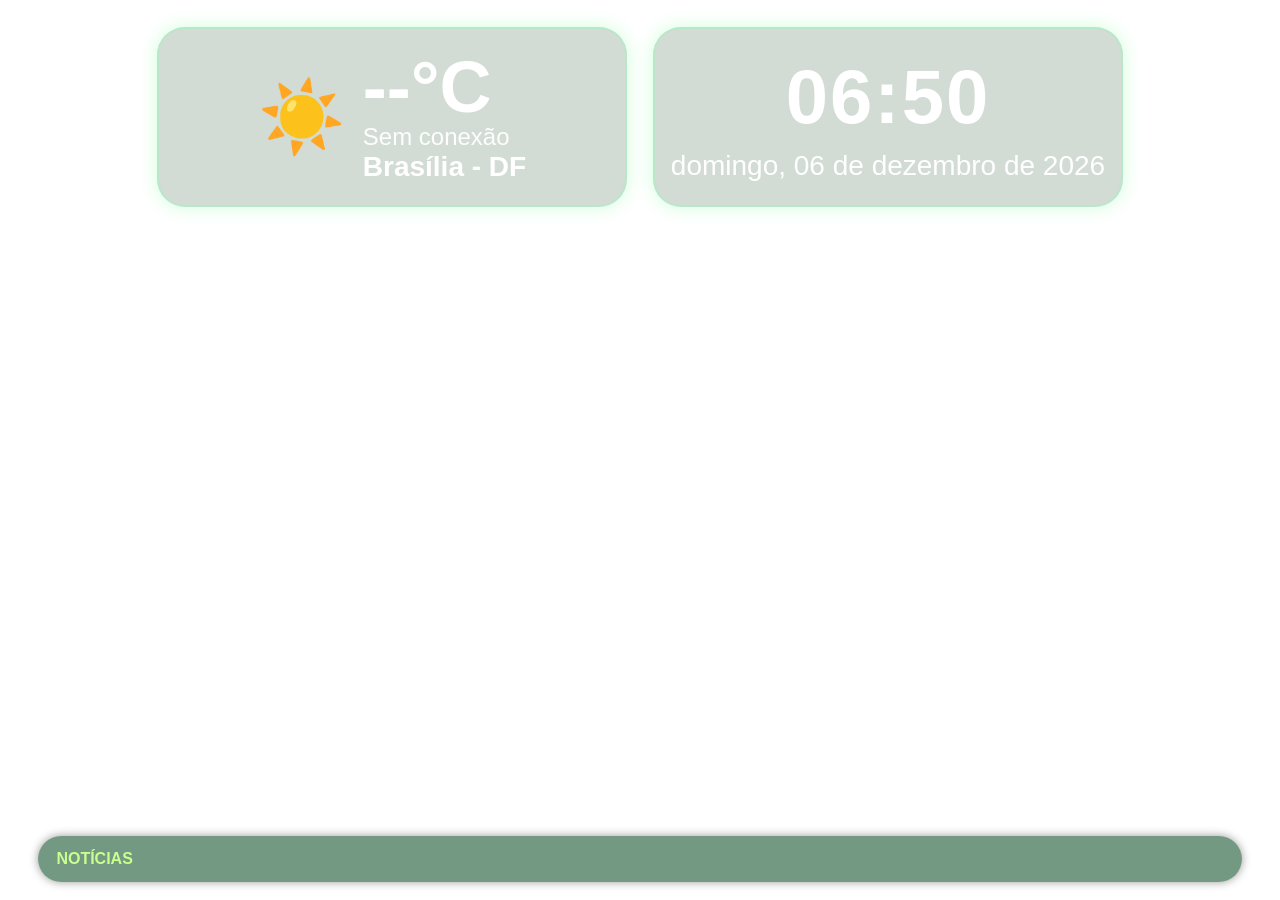
==== index.html @ 45cbf0b5 "Rename index.html.html to index.html" ====
<!DOCTYPE html>
<html lang="pt-BR">
<head>
<meta charset="utf-8">
<meta name="viewport" content="width=device-width,initial-scale=1">
<title>Xamã Clima Premium</title>
<style>
html,body{margin:0;height:100%;background:transparent;font-family:Segoe UI,Arial,sans-serif;overflow:hidden}
body{color:#fff}
#wrap{position:relative;width:100vw;height:100vh}
.top{position:absolute;left:50%;top:3%;transform:translateX(-50%);display:flex;gap:26px}
.card{
width:470px;height:180px;border-radius:28px;
display:flex;align-items:center;justify-content:center;
background:rgba(8,60,24,.18);
backdrop-filter:blur(4px);
box-shadow:0 0 18px rgba(86,255,123,.28), inset 0 0 0 2px rgba(124,255,170,.28);
}
.weather{display:flex;align-items:center;gap:18px}
#icon{font-size:70px}
.temp{font-size:72px;font-weight:800;line-height:1}
.city{font-size:28px;font-weight:700}
.cond{font-size:24px;opacity:.95}
.clock{text-align:center}
#clock{font-size:76px;font-weight:800;letter-spacing:2px}
#date{font-size:28px;margin-top:10px}
.news{
position:absolute;left:3%;right:3%;bottom:2%;
height:46px;border-radius:24px;
background:rgba(0,70,30,.55);
display:flex;align-items:center;overflow:hidden;
box-shadow:0 0 10px rgba(0,0,0,.4);
}
.label{padding:0 18px;font-weight:700;color:#c8ff8d}
.marquee{white-space:nowrap;display:inline-block;padding-left:100%;
animation:scroll 28s linear infinite}
@keyframes scroll{from{transform:translateX(0)}to{transform:translateX(-100%)}}
</style>
</head>
<body>
<div id="wrap">
<div class="top">
<div class="card">
<div class="weather">
<div id="icon">☀️</div>
<div>
<div class="temp" id="temp">--°C</div>
<div class="cond" id="cond">Carregando...</div>
<div class="city">Brasília - DF</div>
</div>
</div>
</div>
<div class="card">
<div class="clock">
<div id="clock">00:00</div>
<div id="date"></div>
</div>
</div>
</div>

<div class="news">
<div class="label">NOTÍCIAS</div>
<div class="marquee" id="news">
Bem-vindo à Xamã Veterinária • Confira aqui o tempo •
</div>
</div>
</div>
<script>
const codes={
0:["☀️","Céu limpo"],1:["🌤️","Principalmente limpo"],2:["⛅","Parcialmente nublado"],
3:["☁️","Nublado"],45:["🌫️","Neblina"],48:["🌫️","Neblina"],
51:["🌦️","Garoa"],53:["🌦️","Garoa"],55:["🌧️","Garoa"],
61:["🌧️","Chuva"],63:["🌧️","Chuva"],65:["⛈️","Chuva forte"],
80:["🌦️","Pancadas"],95:["⛈️","Tempestade"]
};
async function clima(){
try{
const r=await fetch("https://api.open-meteo.com/v1/forecast?latitude=-15.793889&longitude=-47.882778&current=temperature_2m,weather_code&timezone=America%2FSao_Paulo");
const j=await r.json();
const t=Math.round(j.current.temperature_2m);
const c=codes[j.current.weather_code]||["🌤️","Tempo"];
icon.textContent=c[0];
temp.textContent=t+"°C";
cond.textContent=c[1];
}catch(e){cond.textContent="Sem conexão";}
}
function relogio(){
const d=new Date();
clock.textContent=d.toLocaleTimeString("pt-BR",{hour:"2-digit",minute:"2-digit"});
date.textContent=d.toLocaleDateString("pt-BR",{weekday:"long",day:"2-digit",month:"long",year:"numeric"});
}
clima();relogio();
setInterval(clima,600000);
setInterval(relogio,1000);
</script>
</body>
</html>
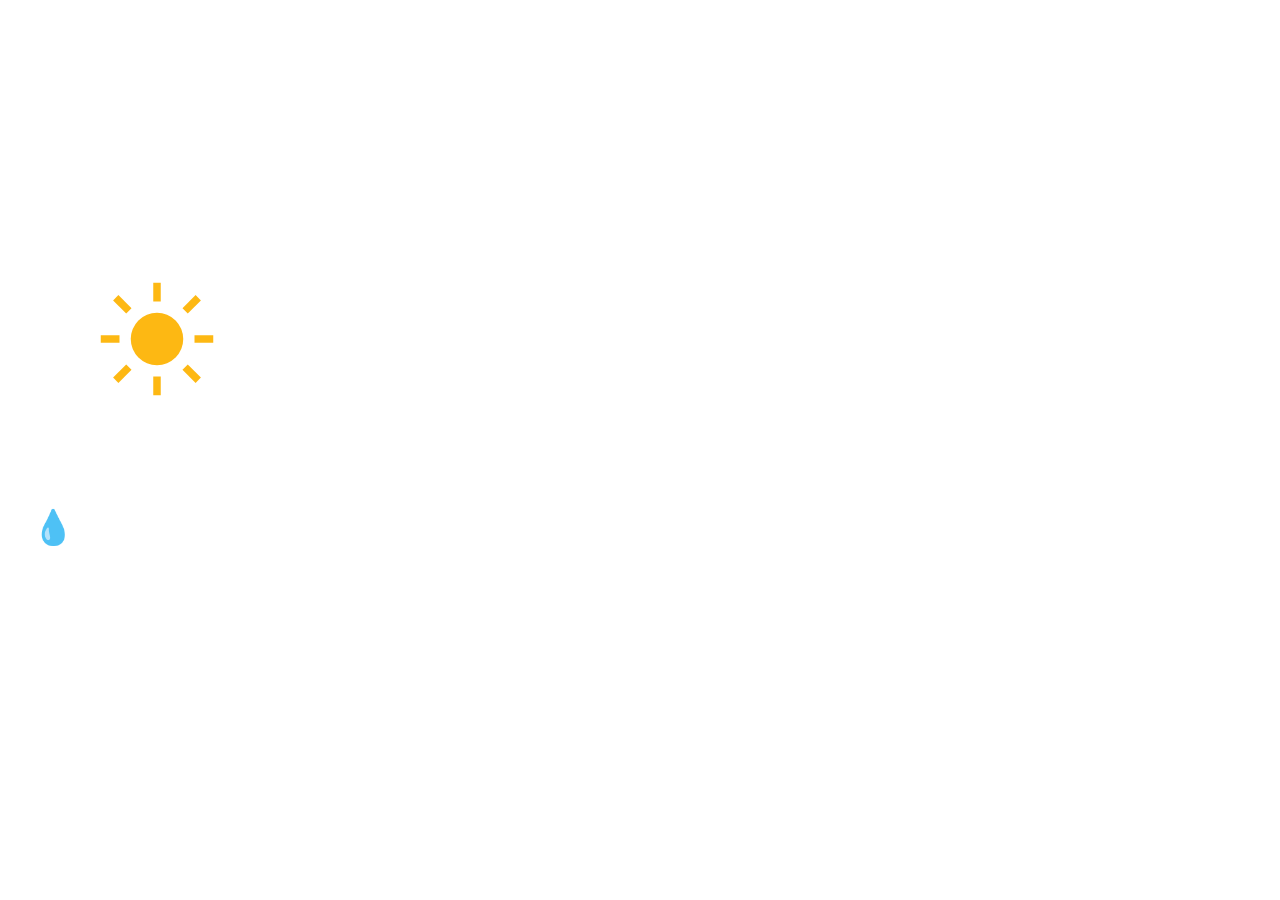
==== commit 7598ae88: "Update index.html" ====
--- a/index.html
+++ b/index.html
@@ -1,97 +1,60 @@
 <!DOCTYPE html>
 <html lang="pt-BR">
 <head>
-<meta charset="utf-8">
+<meta charset="UTF-8">
 <meta name="viewport" content="width=device-width,initial-scale=1">
-<title>Xamã Clima Premium</title>
+<title>Clima Xamã</title>
 <style>
-html,body{margin:0;height:100%;background:transparent;font-family:Segoe UI,Arial,sans-serif;overflow:hidden}
-body{color:#fff}
-#wrap{position:relative;width:100vw;height:100vh}
-.top{position:absolute;left:50%;top:3%;transform:translateX(-50%);display:flex;gap:26px}
-.card{
-width:470px;height:180px;border-radius:28px;
-display:flex;align-items:center;justify-content:center;
-background:rgba(8,60,24,.18);
-backdrop-filter:blur(4px);
-box-shadow:0 0 18px rgba(86,255,123,.28), inset 0 0 0 2px rgba(124,255,170,.28);
-}
-.weather{display:flex;align-items:center;gap:18px}
-#icon{font-size:70px}
-.temp{font-size:72px;font-weight:800;line-height:1}
-.city{font-size:28px;font-weight:700}
-.cond{font-size:24px;opacity:.95}
-.clock{text-align:center}
-#clock{font-size:76px;font-weight:800;letter-spacing:2px}
-#date{font-size:28px;margin-top:10px}
-.news{
-position:absolute;left:3%;right:3%;bottom:2%;
-height:46px;border-radius:24px;
-background:rgba(0,70,30,.55);
-display:flex;align-items:center;overflow:hidden;
-box-shadow:0 0 10px rgba(0,0,0,.4);
-}
-.label{padding:0 18px;font-weight:700;color:#c8ff8d}
-.marquee{white-space:nowrap;display:inline-block;padding-left:100%;
-animation:scroll 28s linear infinite}
-@keyframes scroll{from{transform:translateX(0)}to{transform:translateX(-100%)}}
+html,body{margin:0;width:100%;height:100%;background:transparent;font-family:Arial,sans-serif;color:#fff;overflow:hidden}
+body{display:flex;align-items:center;justify-content:center}
+.container{width:95%;display:flex;justify-content:space-between;align-items:center}
+.left,.right{text-align:center}
+.temp{font-size:82px;font-weight:bold}
+.hum{font-size:34px;margin:10px 0}
+.city,.cond,.date{font-size:28px}
+.time{font-size:82px;font-weight:bold}
+.icon{width:120px;height:120px;margin:auto}
+.good{color:#62ff62}.warn{color:#ffd54f}.bad{color:#ff5c5c}
 </style>
 </head>
 <body>
-<div id="wrap">
-<div class="top">
-<div class="card">
-<div class="weather">
-<div id="icon">☀️</div>
-<div>
+<div class="container">
+<div class="left">
+<svg class="icon" viewBox="0 0 64 64"><circle cx="32" cy="32" r="14" fill="#FDB813"/><g stroke="#FDB813" stroke-width="4"><line x1="32" y1="2" x2="32" y2="12"/><line x1="32" y1="52" x2="32" y2="62"/><line x1="2" y1="32" x2="12" y2="32"/><line x1="52" y1="32" x2="62" y2="32"/><line x1="10" y1="10" x2="17" y2="17"/><line x1="47" y1="47" x2="54" y2="54"/><line x1="10" y1="54" x2="17" y2="47"/><line x1="47" y1="17" x2="54" y2="10"/></g></svg>
 <div class="temp" id="temp">--°C</div>
+<div class="hum" id="hum">💧 Umidade --%</div>
 <div class="cond" id="cond">Carregando...</div>
 <div class="city">Brasília - DF</div>
 </div>
-</div>
-</div>
-<div class="card">
-<div class="clock">
-<div id="clock">00:00</div>
-<div id="date"></div>
-</div>
-</div>
-</div>
-
-<div class="news">
-<div class="label">NOTÍCIAS</div>
-<div class="marquee" id="news">
-Bem-vindo à Xamã Veterinária • Confira aqui o tempo •
-</div>
+<div class="right">
+<div class="time" id="time">00:00</div>
+<div class="date" id="date"></div>
 </div>
 </div>
 <script>
-const codes={
-0:["☀️","Céu limpo"],1:["🌤️","Principalmente limpo"],2:["⛅","Parcialmente nublado"],
-3:["☁️","Nublado"],45:["🌫️","Neblina"],48:["🌫️","Neblina"],
-51:["🌦️","Garoa"],53:["🌦️","Garoa"],55:["🌧️","Garoa"],
-61:["🌧️","Chuva"],63:["🌧️","Chuva"],65:["⛈️","Chuva forte"],
-80:["🌦️","Pancadas"],95:["⛈️","Tempestade"]
-};
-async function clima(){
-try{
-const r=await fetch("https://api.open-meteo.com/v1/forecast?latitude=-15.793889&longitude=-47.882778&current=temperature_2m,weather_code&timezone=America%2FSao_Paulo");
-const j=await r.json();
-const t=Math.round(j.current.temperature_2m);
-const c=codes[j.current.weather_code]||["🌤️","Tempo"];
-icon.textContent=c[0];
-temp.textContent=t+"°C";
-cond.textContent=c[1];
-}catch(e){cond.textContent="Sem conexão";}
+async function weather(){
+ try{
+ const r=await fetch("https://api.open-meteo.com/v1/forecast?latitude=-15.793889&longitude=-47.882778&current=temperature_2m,relative_humidity_2m,weather_code&timezone=America%2FSao_Paulo");
+ const j=await r.json();
+ document.getElementById("temp").textContent=Math.round(j.current.temperature_2m)+"°C";
+ const h=j.current.relative_humidity_2m;
+ const hum=document.getElementById("hum");
+ hum.textContent="💧 Umidade "+h+"%";
+ hum.className="hum "+(h>60?"good":h>=30?"warn":"bad");
+ const mapa={0:"Céu limpo",1:"Principalmente limpo",2:"Parcialmente nublado",3:"Nublado",61:"Chuva",63:"Chuva",65:"Chuva forte",95:"Tempestade"};
+ document.getElementById("cond").textContent=mapa[j.current.weather_code]||"Tempo";
+ }catch(e){
+ document.getElementById("cond").textContent="Sem conexão";
+ }
 }
-function relogio(){
-const d=new Date();
-clock.textContent=d.toLocaleTimeString("pt-BR",{hour:"2-digit",minute:"2-digit"});
-date.textContent=d.toLocaleDateString("pt-BR",{weekday:"long",day:"2-digit",month:"long",year:"numeric"});
+function clock(){
+ const d=new Date();
+ time.textContent=d.toLocaleTimeString("pt-BR",{hour:"2-digit",minute:"2-digit"});
+ date.textContent=d.toLocaleDateString("pt-BR",{weekday:"long",day:"2-digit",month:"2-digit",year:"numeric"});
 }
-clima();relogio();
-setInterval(clima,600000);
-setInterval(relogio,1000);
+weather();clock();
+setInterval(clock,1000);
+setInterval(weather,600000);
 </script>
 </body>
 </html>
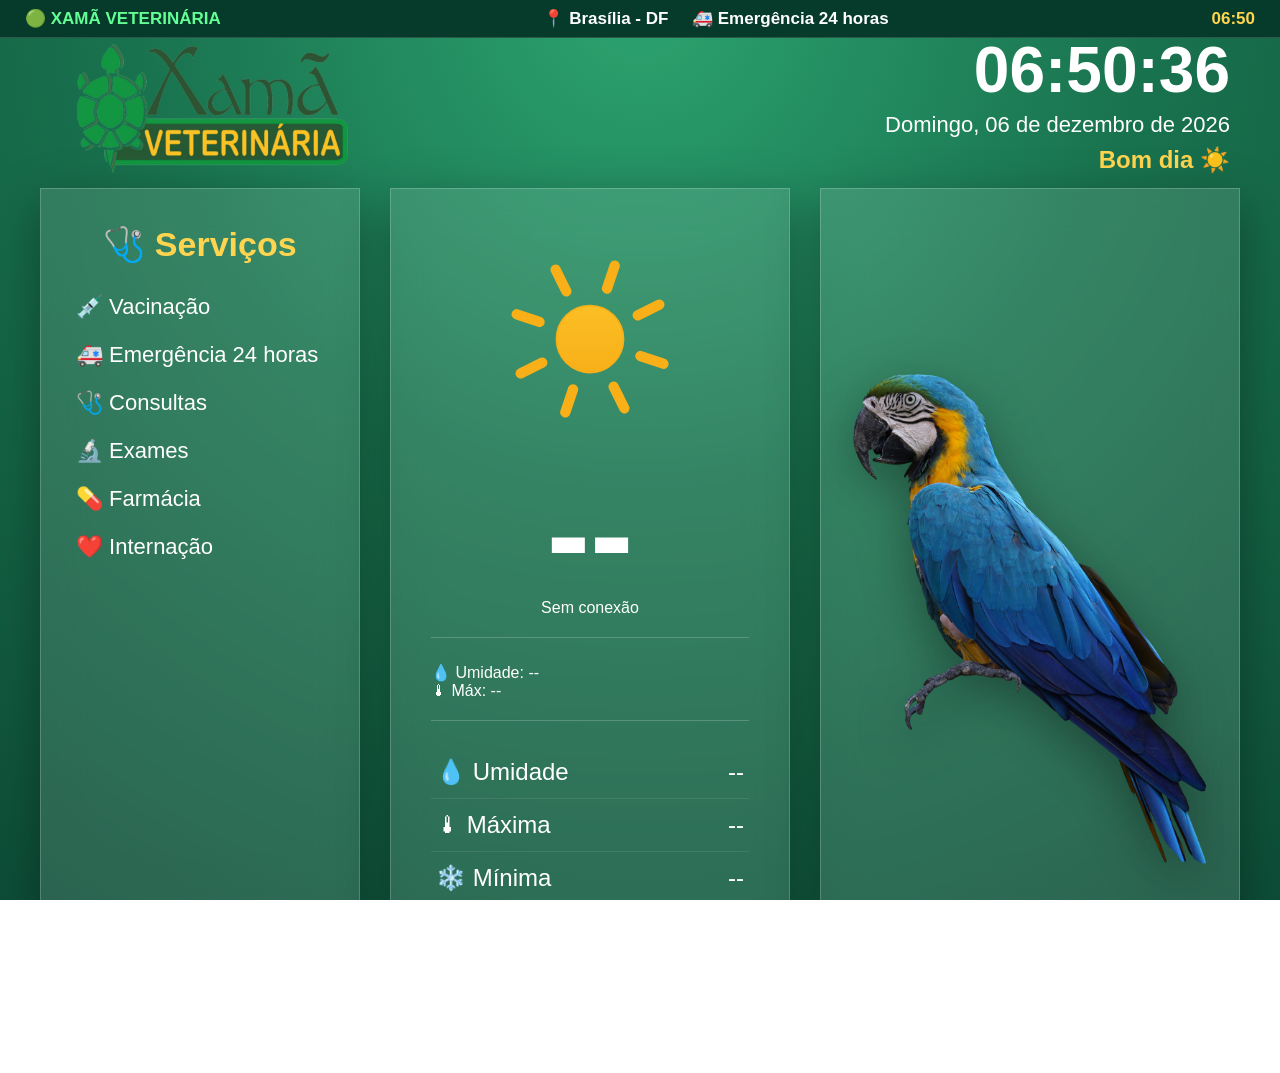
==== commit 53f05acd: "Primeira versão do Dashboard Xamã Veterinária" ====
--- a/index.html
+++ b/index.html
@@ -1,60 +1,219 @@
 <!DOCTYPE html>
 <html lang="pt-BR">
+
 <head>
-<meta charset="UTF-8">
-<meta name="viewport" content="width=device-width,initial-scale=1">
-<title>Clima Xamã</title>
-<style>
-html,body{margin:0;width:100%;height:100%;background:transparent;font-family:Arial,sans-serif;color:#fff;overflow:hidden}
-body{display:flex;align-items:center;justify-content:center}
-.container{width:95%;display:flex;justify-content:space-between;align-items:center}
-.left,.right{text-align:center}
-.temp{font-size:82px;font-weight:bold}
-.hum{font-size:34px;margin:10px 0}
-.city,.cond,.date{font-size:28px}
-.time{font-size:82px;font-weight:bold}
-.icon{width:120px;height:120px;margin:auto}
-.good{color:#62ff62}.warn{color:#ffd54f}.bad{color:#ff5c5c}
-</style>
+
+    <meta charset="UTF-8">
+    <meta name="viewport" content="width=device-width, initial-scale=1.0">
+
+    <title>Xamã Veterinária • Painel</title>
+
+    <link rel="stylesheet" href="css/style.css">
+
 </head>
+
 <body>
+
+<div class="status-bar">
+
+    <div class="status-left">
+
+        🟢 XAMÃ VETERINÁRIA
+
+    </div>
+
+   <div class="status-center">
+
+    📍 Brasília - DF
+
+    &nbsp;&nbsp;&nbsp;
+
+    🚑 Emergência 24 horas
+
+</div>
+
+    <div class="status-right">
+
+        <span id="statusClock">
+
+            00:00
+
+        </span>
+
+    </div>
+
+</div>
+
 <div class="container">
-<div class="left">
-<svg class="icon" viewBox="0 0 64 64"><circle cx="32" cy="32" r="14" fill="#FDB813"/><g stroke="#FDB813" stroke-width="4"><line x1="32" y1="2" x2="32" y2="12"/><line x1="32" y1="52" x2="32" y2="62"/><line x1="2" y1="32" x2="12" y2="32"/><line x1="52" y1="32" x2="62" y2="32"/><line x1="10" y1="10" x2="17" y2="17"/><line x1="47" y1="47" x2="54" y2="54"/><line x1="10" y1="54" x2="17" y2="47"/><line x1="47" y1="17" x2="54" y2="10"/></g></svg>
-<div class="temp" id="temp">--°C</div>
-<div class="hum" id="hum">💧 Umidade --%</div>
-<div class="cond" id="cond">Carregando...</div>
-<div class="city">Brasília - DF</div>
-</div>
-<div class="right">
-<div class="time" id="time">00:00</div>
-<div class="date" id="date"></div>
-</div>
-</div>
-<script>
-async function weather(){
- try{
- const r=await fetch("https://api.open-meteo.com/v1/forecast?latitude=-15.793889&longitude=-47.882778&current=temperature_2m,relative_humidity_2m,weather_code&timezone=America%2FSao_Paulo");
- const j=await r.json();
- document.getElementById("temp").textContent=Math.round(j.current.temperature_2m)+"°C";
- const h=j.current.relative_humidity_2m;
- const hum=document.getElementById("hum");
- hum.textContent="💧 Umidade "+h+"%";
- hum.className="hum "+(h>60?"good":h>=30?"warn":"bad");
- const mapa={0:"Céu limpo",1:"Principalmente limpo",2:"Parcialmente nublado",3:"Nublado",61:"Chuva",63:"Chuva",65:"Chuva forte",95:"Tempestade"};
- document.getElementById("cond").textContent=mapa[j.current.weather_code]||"Tempo";
- }catch(e){
- document.getElementById("cond").textContent="Sem conexão";
- }
-}
-function clock(){
- const d=new Date();
- time.textContent=d.toLocaleTimeString("pt-BR",{hour:"2-digit",minute:"2-digit"});
- date.textContent=d.toLocaleDateString("pt-BR",{weekday:"long",day:"2-digit",month:"2-digit",year:"numeric"});
-}
-weather();clock();
-setInterval(clock,1000);
-setInterval(weather,600000);
-</script>
+
+    <!-- ================= HEADER ================= -->
+
+    <header class="header">
+
+        <div class="logo-area">
+
+            <img src="assets/logo.png"
+                 class="logo"
+                 alt="Xamã Veterinária">
+
+        </div>
+
+        <div class="clock-area">
+
+            <div id="clock" class="clock">
+                00:00:00
+            </div>
+
+            <div id="date" class="date">
+                Carregando...
+            </div>
+
+            <div id="greeting" class="greeting">
+                Bem-vindo!
+            </div>
+
+        </div>
+
+    </header>
+
+    <!-- ================= DASHBOARD ================= -->
+
+    <main class="dashboard">
+
+        <!-- SERVIÇOS -->
+
+        <section class="card services">
+
+            <h2>🩺 Serviços</h2>
+
+            <ul>
+
+                <li>💉 Vacinação</li>
+                <li>🚑 Emergência 24 horas</li>
+                <li>🩺 Consultas</li>
+                <li>🔬 Exames</li>
+                <li>💊 Farmácia</li>
+                <li>❤️ Internação</li>
+
+            </ul>
+
+        </section>
+
+        <!-- CLIMA -->
+
+        <section class="card weather">
+
+            <img
+                id="weatherIcon"
+                class="weather-icon"
+                src="assets/icons/clear-day.svg"
+                alt="Tempo">
+
+            <div id="temperature" class="temperature">
+
+                --
+
+            </div>
+
+            <div id="condition" class="condition">
+
+                Carregando...
+
+            </div>
+
+            <div class="weather-info">
+
+                <div>
+
+                    💧 Umidade:
+                    <span id="humidity">--</span>
+
+                </div>
+
+                <div>
+
+                    🌡 Máx:
+                    <span id="tempMax">--</span>
+
+                </div>
+
+                <div class="weather-info">
+
+    <div class="info-row">
+
+        <span>💧 Umidade</span>
+
+        <span id="humidity">--</span>
+
+    </div>
+
+    <div class="info-row">
+
+        <span>🌡 Máxima</span>
+
+        <span id="tempMax">--</span>
+
+    </div>
+
+    <div class="info-row">
+
+        <span>❄️ Mínima</span>
+
+        <span id="tempMin">--</span>
+
+    </div>
+
+    <div class="info-row">
+
+        <span>💨 Vento</span>
+
+        <span id="wind">--</span>
+
+    </div>
+
+    <div class="info-row">
+
+        <span>📍 Local</span>
+
+        <span>Brasília - DF</span>
+
+    </div>
+
+</div>
+        </section>
+
+        <!-- PET -->
+
+        <section class="card pet">
+
+            <img
+                id="petImage"
+                src="assets/pets/pet1.png"
+                alt="Pet">
+
+        </section>
+
+    </main>
+
+    <!-- ================= FOOTER ================= -->
+
+    <footer>
+
+    <div class="ticker">
+
+        <div id="footerText" class="ticker-content"></div>
+
+    </div>
+
+</footer>
+
+</div>
+
+<script src="js/clock.js"></script>
+<script src="js/weather.js"></script>
+<script src="js/pets.js"></script>
+<script src="js/footer.js"></script>
+<script src="js/app.js"></script>
+
 </body>
-</html>
+</html>
--- a/css/style.css
+++ b/css/style.css
@@ -0,0 +1,420 @@
+/* ==========================================================
+   XAMÃ VETERINÁRIA - DASHBOARD V4
+========================================================== */
+
+*{
+    margin:0;
+    padding:0;
+    box-sizing:border-box;
+}
+
+html,
+body{
+
+    width:100%;
+    height:100%;
+
+    font-family:Arial, Helvetica, sans-serif;
+
+    overflow:hidden;
+
+}
+
+/*==========================================================*/
+
+body{
+
+    background:
+radial-gradient(
+circle at top,
+#2ca36f 0%,
+#19734f 45%,
+#0d4d37 100%);
+
+    color:#FFF;
+
+}
+
+/*================ STATUS BAR =================*/
+
+.status-bar{
+
+    height:38px;
+
+    background:#063b2b;
+
+    display:flex;
+
+    justify-content:space-between;
+
+    align-items:center;
+
+    padding:0 25px;
+
+    font-size:17px;
+
+    font-weight:bold;
+
+    color:white;
+
+    border-bottom:1px solid rgba(255,255,255,.15);
+
+}
+
+.status-left{
+
+    color:#63ff95;
+
+}
+
+.status-center{
+
+    display:flex;
+
+    gap:30px;
+
+}
+
+.status-right{
+
+    color:#FFD54F;
+
+}
+
+/*==========================================================*/
+
+.container{
+
+    width:100%;
+    height:100%;
+
+    display:flex;
+    flex-direction:column;
+
+}
+
+/*====================== HEADER ============================*/
+
+.header{
+
+    height:130px;
+
+    display:flex;
+
+    justify-content:space-between;
+
+    align-items:center;
+
+    padding:20px 50px;
+
+}
+
+.logo{
+
+    height:180px;
+
+}
+
+.clock-area{
+
+    text-align:right;
+
+}
+
+.clock{
+
+    font-size:64px;
+
+    font-weight:bold;
+
+}
+
+.date{
+
+    margin-top:5px;
+
+    font-size:22px;
+
+}
+
+.greeting{
+
+    margin-top:8px;
+
+    color:#FFD54F;
+
+    font-size:24px;
+
+    font-weight:bold;
+
+}
+
+/*==================== DASHBOARD ===========================*/
+
+.dashboard{
+
+    flex:1;
+
+    display:grid;
+
+    grid-template-columns:
+
+        320px
+        1fr
+        420px;
+
+    gap:30px;
+
+    padding:20px 40px;
+
+}
+
+/*======================= CARD =============================*/
+
+.card{
+
+    background:rgba(255,255,255,.12);
+
+    backdrop-filter:blur(20px);
+
+    border:1px solid rgba(255,255,255,.20);
+
+    box-shadow:
+        0 15px 45px rgba(0,0,0,.35);
+
+}
+
+/*====================== SERVIÇOS ==========================*/
+
+.services{
+
+    padding:35px;
+
+}
+
+.services h2{
+
+    text-align:center;
+
+    color:#FFD54F;
+
+    font-size:34px;
+
+    margin-bottom:30px;
+
+}
+
+.services ul{
+
+    list-style:none;
+
+}
+
+.services li{
+
+    font-size:22px;
+
+    margin:22px 0;
+
+}
+
+/*======================= CLIMA ============================*/
+
+.weather{
+
+    display:flex;
+
+    flex-direction:column;
+
+    justify-content:center;
+
+    align-items:center;
+
+    padding:40px;
+
+}
+
+.weather-icon{
+
+    width:220px;
+
+    margin-bottom:20px;
+
+    animation:flutuar 5s ease-in-out infinite;
+
+}
+
+.temperature{
+
+    font-size:130px;
+
+    font-weight:700;
+
+    line-height:1;
+
+}
+
+..condition{
+
+    font-size:34px;
+
+    font-weight:bold;
+
+    margin-top:15px;
+
+    color:#FFF;
+
+}
+
+.weather-info{
+
+    width:100%;
+
+    border-top:1px solid rgba(255,255,255,.20);
+
+    padding-top:25px;
+
+}
+
+.weather-info{
+
+    width:100%;
+
+    margin-top:20px;
+
+}
+
+.info-row{
+
+    display:flex;
+
+    justify-content:space-between;
+
+    align-items:center;
+
+    padding:12px 5px;
+
+    font-size:24px;
+
+    border-bottom:1px solid rgba(255,255,255,.08);
+
+}
+
+.info-row:last-child{
+
+    border-bottom:none;
+
+}
+
+/*======================== PET =============================*/
+
+.pet{
+
+    overflow:hidden;
+
+    display:flex;
+
+    justify-content:center;
+
+    align-items:center;
+
+    padding:0;
+
+}
+
+.pet img{
+
+    width:100%;
+
+    height:100%;
+
+    object-fit:contain;
+
+    padding:15px;
+
+    filter:drop-shadow(0 15px 25px rgba(0,0,0,.35));
+
+    transition:opacity .6s;
+
+}
+
+/*======================= FOOTER =======================*/
+
+footer{
+
+    height:65px;
+
+    background:#0b3b2c;
+
+    border-top:2px solid rgba(255,255,255,.15);
+
+    overflow:hidden;
+
+    display:flex;
+
+    align-items:center;
+
+}
+
+.ticker{
+
+    width:100%;
+
+    overflow:hidden;
+
+}
+
+.ticker-content{
+
+    display:inline-block;
+
+    white-space:nowrap;
+
+    font-size:28px;
+
+    font-weight:bold;
+
+    color:#FFF;
+
+    padding-left:100%;
+
+    animation:ticker 50s linear infinite;
+
+}
+
+@keyframes ticker{
+
+    from{
+
+        transform:translateX(0);
+
+    }
+
+    to{
+
+        transform:translateX(-200%);
+
+    }
+
+}
+@keyframes flutuar{
+
+    0%{
+
+        transform:translateY(0);
+
+    }
+
+    50%{
+
+        transform:translateY(-12px);
+
+    }
+
+    100%{
+
+        transform:translateY(0);
+
+    }
+
+}
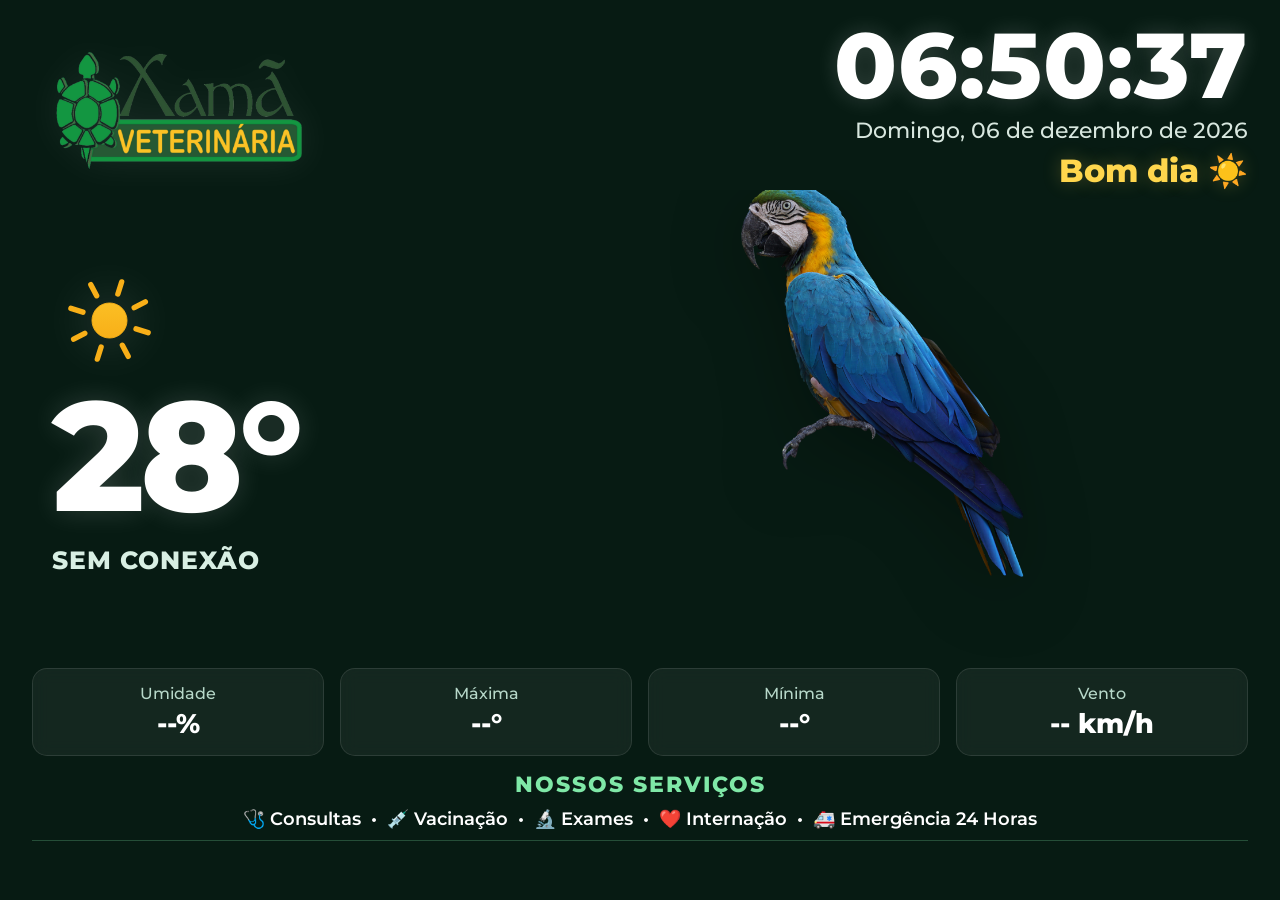
==== commit 84f7ecf0: "Finaliza ajuste visual do painel Xama" ====
--- a/index.html
+++ b/index.html
@@ -4,216 +4,300 @@
 <head>
 
     <meta charset="UTF-8">
-    <meta name="viewport" content="width=device-width, initial-scale=1.0">
-
-    <title>Xamã Veterinária • Painel</title>
-
-    <link rel="stylesheet" href="css/style.css">
+
+    <meta name="viewport"
+          content="width=device-width, initial-scale=1.0">
+
+    <title>XAMÃ Veterinária | Painel Digital</title>
+
+    <link rel="preconnect"
+          href="https://fonts.googleapis.com">
+
+    <link rel="preconnect"
+          href="https://fonts.gstatic.com"
+          crossorigin>
+
+    <link href="https://fonts.googleapis.com/css2?family=Montserrat:wght@300;400;500;600;700;800&display=swap"
+          rel="stylesheet">
+
+    <link rel="stylesheet"
+          href="css/style.css">
 
 </head>
 
 <body>
 
-<div class="status-bar">
-
-    <div class="status-left">
-
-        🟢 XAMÃ VETERINÁRIA
-
-    </div>
-
-   <div class="status-center">
-
-    📍 Brasília - DF
-
-    &nbsp;&nbsp;&nbsp;
-
-    🚑 Emergência 24 horas
+<div class="background"></div>
+
+<div class="background-glow"></div>
+
+<div class="container">
+
+<!-- ===================================================== -->
+<!-- HEADER -->
+<!-- ===================================================== -->
+
+<header class="header">
+
+    <div class="brand">
+
+        <img
+            src="assets/logo.png"
+            class="logo"
+            alt="XAMÃ Veterinária">
+
+    </div>
+
+    <div class="header-right">
+
+        <div
+            id="clock"
+            class="clock">
+
+            00:00
+
+        </div>
+
+        <div
+            id="date"
+            class="date">
+
+            Carregando...
+
+        </div>
+
+        <div
+            id="greeting"
+            class="greeting">
+
+            Boa tarde!
+
+        </div>
+
+    </div>
+
+</header>
+
+<!-- ===================================================== -->
+<!-- CONTEÚDO PRINCIPAL -->
+<!-- ===================================================== -->
+
+<main class="dashboard">
+
+    <!-- ======================================== -->
+    <!-- CLIMA -->
+    <!-- ======================================== -->
+
+    <section class="weather">
+
+        <div class="weather-icon-area">
+
+            <img
+
+                id="weatherIcon"
+
+                class="weather-icon"
+
+                src="assets/icons/clear-day.svg"
+
+                alt="Clima">
+
+        </div>
+
+        <div
+            id="temperature"
+            class="temperature">
+
+            28°
+
+        </div>
+
+        <div
+            id="condition"
+            class="condition">
+
+            PARCIALMENTE NUBLADO
+
+        </div>
+
+    </section>
+
+    <!-- ======================================== -->
+    <!-- PET -->
+    <!-- ======================================== -->
+
+    <section class="pet">
+
+        <img
+
+            id="petImage"
+
+            src="assets/pets/pet1.png"
+
+            alt="Pet do dia">
+
+    </section>
+
+</main>
+
+<!-- ===================================================== -->
+<!-- INFORMAÇÕES DO CLIMA -->
+<!-- ===================================================== -->
+
+<section class="weather-details">
+
+    <div class="weather-item">
+
+        <span class="label">
+
+            Umidade
+
+        </span>
+
+        <span
+
+            id="humidity"
+
+            class="value">
+
+            --%
+
+        </span>
+
+    </div>
+
+    <div class="weather-item">
+
+        <span class="label">
+
+            Máxima
+
+        </span>
+
+        <span
+
+            id="tempMax"
+
+            class="value">
+
+            --°
+
+        </span>
+
+    </div>
+
+    <div class="weather-item">
+
+        <span class="label">
+
+            Mínima
+
+        </span>
+
+        <span
+
+            id="tempMin"
+
+            class="value">
+
+            --°
+
+        </span>
+
+    </div>
+
+    <div class="weather-item">
+
+        <span class="label">
+
+            Vento
+
+        </span>
+
+        <span
+
+            id="wind"
+
+            class="value">
+
+            -- km/h
+
+        </span>
+
+    </div>
+
+</section>
+
+<!-- ===================================================== -->
+<!-- SERVIÇOS -->
+<!-- ===================================================== -->
+
+<section class="services">
+
+    <div class="services-title">
+
+        Nossos Serviços
+
+    </div>
+
+    <div class="services-list">
+
+        <span>🩺 Consultas</span>
+
+        <span>•</span>
+
+        <span>💉 Vacinação</span>
+
+        <span>•</span>
+
+        <span>🔬 Exames</span>
+
+        <span>•</span>
+
+        <span>❤️ Internação</span>
+
+        <span>•</span>
+
+        <span>🚑 Emergência 24 Horas</span>
+
+    </div>
+
+</section>
+
+<!-- ===================================================== -->
+<!-- RODAPÉ -->
+<!-- ===================================================== -->
+
+<footer class="footer">
+
+    <div class="ticker">
+
+        <div
+            id="footerText"
+            class="ticker-content">
+
+        </div>
+
+    </div>
+
+</footer>
 
 </div>
 
-    <div class="status-right">
-
-        <span id="statusClock">
-
-            00:00
-
-        </span>
-
-    </div>
-
-</div>
-
-<div class="container">
-
-    <!-- ================= HEADER ================= -->
-
-    <header class="header">
-
-        <div class="logo-area">
-
-            <img src="assets/logo.png"
-                 class="logo"
-                 alt="Xamã Veterinária">
-
-        </div>
-
-        <div class="clock-area">
-
-            <div id="clock" class="clock">
-                00:00:00
-            </div>
-
-            <div id="date" class="date">
-                Carregando...
-            </div>
-
-            <div id="greeting" class="greeting">
-                Bem-vindo!
-            </div>
-
-        </div>
-
-    </header>
-
-    <!-- ================= DASHBOARD ================= -->
-
-    <main class="dashboard">
-
-        <!-- SERVIÇOS -->
-
-        <section class="card services">
-
-            <h2>🩺 Serviços</h2>
-
-            <ul>
-
-                <li>💉 Vacinação</li>
-                <li>🚑 Emergência 24 horas</li>
-                <li>🩺 Consultas</li>
-                <li>🔬 Exames</li>
-                <li>💊 Farmácia</li>
-                <li>❤️ Internação</li>
-
-            </ul>
-
-        </section>
-
-        <!-- CLIMA -->
-
-        <section class="card weather">
-
-            <img
-                id="weatherIcon"
-                class="weather-icon"
-                src="assets/icons/clear-day.svg"
-                alt="Tempo">
-
-            <div id="temperature" class="temperature">
-
-                --
-
-            </div>
-
-            <div id="condition" class="condition">
-
-                Carregando...
-
-            </div>
-
-            <div class="weather-info">
-
-                <div>
-
-                    💧 Umidade:
-                    <span id="humidity">--</span>
-
-                </div>
-
-                <div>
-
-                    🌡 Máx:
-                    <span id="tempMax">--</span>
-
-                </div>
-
-                <div class="weather-info">
-
-    <div class="info-row">
-
-        <span>💧 Umidade</span>
-
-        <span id="humidity">--</span>
-
-    </div>
-
-    <div class="info-row">
-
-        <span>🌡 Máxima</span>
-
-        <span id="tempMax">--</span>
-
-    </div>
-
-    <div class="info-row">
-
-        <span>❄️ Mínima</span>
-
-        <span id="tempMin">--</span>
-
-    </div>
-
-    <div class="info-row">
-
-        <span>💨 Vento</span>
-
-        <span id="wind">--</span>
-
-    </div>
-
-    <div class="info-row">
-
-        <span>📍 Local</span>
-
-        <span>Brasília - DF</span>
-
-    </div>
-
-</div>
-        </section>
-
-        <!-- PET -->
-
-        <section class="card pet">
-
-            <img
-                id="petImage"
-                src="assets/pets/pet1.png"
-                alt="Pet">
-
-        </section>
-
-    </main>
-
-    <!-- ================= FOOTER ================= -->
-
-    <footer>
-
-    <div class="ticker">
-
-        <div id="footerText" class="ticker-content"></div>
-
-    </div>
-
-</footer>
-
-</div>
+<!-- ===================================================== -->
+<!-- JAVASCRIPTS -->
+<!-- ===================================================== -->
 
 <script src="js/clock.js"></script>
+
 <script src="js/weather.js"></script>
+
 <script src="js/pets.js"></script>
+
 <script src="js/footer.js"></script>
+
 <script src="js/app.js"></script>
 
 </body>
+
 </html>
--- a/css/style.css
+++ b/css/style.css
@@ -1,420 +1,460 @@
-/* ==========================================================
-   XAMÃ VETERINÁRIA - DASHBOARD V4
-========================================================== */
-
-*{
-    margin:0;
-    padding:0;
-    box-sizing:border-box;
+
+/* ==========================================================
+   XAMÃ VETERINÁRIA — DASHBOARD V2 FINAL
+   Painel LED Outdoor | 1920 x 1080
+   Projeto visual aprovado
+========================================================== */
+
+/* RESET GERAL */
+* {
+    margin: 0;
+    padding: 0;
+    box-sizing: border-box;
 }
 
 html,
-body{
-
-    width:100%;
-    height:100%;
-
-    font-family:Arial, Helvetica, sans-serif;
-
-    overflow:hidden;
-
-}
-
-/*==========================================================*/
-
-body{
-
+body {
+    width: 100%;
+    height: 100%;
+    overflow: hidden;
+    font-family: 'Montserrat', Arial, sans-serif;
+    background: #071b13;
+    color: #fff;
+}
+
+/* ==========================================================
+   FUNDO
+========================================================== */
+
+.background {
+    position: fixed;
+    inset: 0;
     background:
-radial-gradient(
-circle at top,
-#2ca36f 0%,
-#19734f 45%,
-#0d4d37 100%);
-
-    color:#FFF;
-
-}
-
-/*================ STATUS BAR =================*/
-
-.status-bar{
-
-    height:38px;
-
-    background:#063b2b;
-
-    display:flex;
-
-    justify-content:space-between;
-
-    align-items:center;
-
-    padding:0 25px;
-
-    font-size:17px;
-
-    font-weight:bold;
-
-    color:white;
-
-    border-bottom:1px solid rgba(255,255,255,.15);
-
-}
-
-.status-left{
-
-    color:#63ff95;
-
-}
-
-.status-center{
-
-    display:flex;
-
-    gap:30px;
-
-}
-
-.status-right{
-
-    color:#FFD54F;
-
-}
-
-/*==========================================================*/
-
-.container{
-
-    width:100%;
-    height:100%;
-
-    display:flex;
-    flex-direction:column;
-
-}
-
-/*====================== HEADER ============================*/
-
-.header{
-
-    height:130px;
-
-    display:flex;
-
-    justify-content:space-between;
-
-    align-items:center;
-
-    padding:20px 50px;
-
-}
-
-.logo{
-
-    height:180px;
-
-}
-
-.clock-area{
-
-    text-align:right;
-
-}
-
-.clock{
-
-    font-size:64px;
-
-    font-weight:bold;
-
-}
-
-.date{
-
-    margin-top:5px;
-
-    font-size:22px;
-
-}
-
-.greeting{
-
-    margin-top:8px;
-
-    color:#FFD54F;
-
-    font-size:24px;
-
-    font-weight:bold;
-
-}
-
-/*==================== DASHBOARD ===========================*/
-
-.dashboard{
-
-    flex:1;
-
-    display:grid;
-
-    grid-template-columns:
-
-        320px
-        1fr
-        420px;
-
-    gap:30px;
-
-    padding:20px 40px;
-
-}
-
-/*======================= CARD =============================*/
-
-.card{
-
-    background:rgba(255,255,255,.12);
-
-    backdrop-filter:blur(20px);
-
-    border:1px solid rgba(255,255,255,.20);
-
-    box-shadow:
-        0 15px 45px rgba(0,0,0,.35);
-
-}
-
-/*====================== SERVIÇOS ==========================*/
-
-.services{
-
-    padding:35px;
-
-}
-
-.services h2{
-
-    text-align:center;
-
-    color:#FFD54F;
-
-    font-size:34px;
-
-    margin-bottom:30px;
-
-}
-
-.services ul{
-
-    list-style:none;
-
-}
-
-.services li{
-
-    font-size:22px;
-
-    margin:22px 0;
-
-}
-
-/*======================= CLIMA ============================*/
-
-.weather{
-
-    display:flex;
-
-    flex-direction:column;
-
-    justify-content:center;
-
-    align-items:center;
-
-    padding:40px;
-
-}
-
-.weather-icon{
-
-    width:220px;
-
-    margin-bottom:20px;
-
-    animation:flutuar 5s ease-in-out infinite;
-
-}
-
-.temperature{
-
-    font-size:130px;
-
-    font-weight:700;
-
-    line-height:1;
-
-}
-
-..condition{
-
-    font-size:34px;
-
-    font-weight:bold;
-
-    margin-top:15px;
-
-    color:#FFF;
-
-}
-
-.weather-info{
-
-    width:100%;
-
-    border-top:1px solid rgba(255,255,255,.20);
-
-    padding-top:25px;
-
-}
-
-.weather-info{
-
-    width:100%;
-
-    margin-top:20px;
-
-}
-
-.info-row{
-
-    display:flex;
-
-    justify-content:space-between;
-
-    align-items:center;
-
-    padding:12px 5px;
-
-    font-size:24px;
-
-    border-bottom:1px solid rgba(255,255,255,.08);
-
-}
-
-.info-row:last-child{
-
-    border-bottom:none;
-
-}
-
-/*======================== PET =============================*/
-
-.pet{
-
-    overflow:hidden;
-
-    display:flex;
-
-    justify-content:center;
-
-    align-items:center;
-
-    padding:0;
-
-}
-
-.pet img{
-
-    width:100%;
-
-    height:100%;
-
-    object-fit:contain;
-
-    padding:15px;
-
-    filter:drop-shadow(0 15px 25px rgba(0,0,0,.35));
-
-    transition:opacity .6s;
-
-}
-
-/*======================= FOOTER =======================*/
-
-footer{
-
-    height:65px;
-
-    background:#0b3b2c;
-
-    border-top:2px solid rgba(255,255,255,.15);
-
-    overflow:hidden;
-
-    display:flex;
-
-    align-items:center;
-
-}
-
-.ticker{
-
-    width:100%;
-
-    overflow:hidden;
-
-}
-
-.ticker-content{
-
-    display:inline-block;
-
-    white-space:nowrap;
-
-    font-size:28px;
-
-    font-weight:bold;
-
-    color:#FFF;
-
-    padding-left:100%;
-
-    animation:ticker 50s linear infinite;
-
-}
-
-@keyframes ticker{
-
-    from{
-
-        transform:translateX(0);
-
-    }
-
-    to{
-
-        transform:translateX(-200%);
-
-    }
-
-}
-@keyframes flutuar{
-
-    0%{
-
-        transform:translateY(0);
-
-    }
-
-    50%{
-
-        transform:translateY(-12px);
-
-    }
-
-    100%{
-
-        transform:translateY(0);
-
-    }
-
-}+        radial-gradient(circle at 82% 35%, rgba(42, 190, 112, .25), transparent 42%),
+        radial-gradient(circle at 15% 80%, rgba(0, 255, 180, .10), transparent 40%),
+        linear-gradient(135deg, #03130d 0%, #08281d 48%, #0d3c2c 100%);
+    z-index: -3;
+}
+
+.background-glow {
+    position: fixed;
+    inset: 0;
+    background:
+        radial-gradient(circle at 20% 30%, rgba(255, 255, 255, .045), transparent 35%),
+        radial-gradient(circle at 75% 70%, rgba(255, 255, 255, .035), transparent 35%);
+    z-index: -2;
+    pointer-events: none;
+}
+
+/* ==========================================================
+   ESTRUTURA PRINCIPAL
+========================================================== */
+
+.container {
+    position: relative;
+    width: 100%;
+    height: 100vh;
+    height: 100dvh;
+    padding: 28px 48px 18px;
+    display: flex;
+    flex-direction: column;
+    overflow: hidden;
+}
+
+/* ==========================================================
+   CABEÇALHO
+========================================================== */
+
+.header {
+    flex: 0 0 155px;
+    width: 100%;
+    display: flex;
+    justify-content: space-between;
+    align-items: flex-start;
+    gap: 30px;
+}
+
+.brand {
+    width: 42%;
+    display: flex;
+    align-items: flex-start;
+}
+
+.logo {
+    display: block;
+    width: 350px;
+    max-width: 100%;
+    height: auto;
+    object-fit: contain;
+    filter: drop-shadow(0 0 18px rgba(255, 255, 255, .08));
+}
+
+.header-right {
+    flex: 1;
+    text-align: right;
+    min-width: 0;
+}
+
+.clock {
+    font-size: 116px;
+    font-weight: 800;
+    line-height: .95;
+    letter-spacing: 1px;
+    white-space: nowrap;
+    color: #fff;
+    text-shadow: 0 0 22px rgba(255, 255, 255, .17);
+    animation: clockGlow 4s ease-in-out infinite;
+}
+
+.date {
+    margin-top: 8px;
+    font-size: 27px;
+    font-weight: 500;
+    color: #d8e7df;
+}
+
+.greeting {
+    margin-top: 7px;
+    font-size: 39px;
+    font-weight: 800;
+    color: #ffd64d;
+    text-shadow: 0 0 18px rgba(255, 214, 77, .25);
+}
+
+/* ==========================================================
+   ÁREA CENTRAL — CLIMA E FOTO
+========================================================== */
+
+.dashboard {
+    flex: 1 1 auto;
+    min-height: 0;
+    width: 100%;
+    display: grid;
+    grid-template-columns: 40% 60%;
+    align-items: stretch;
+    gap: 0;
+}
+
+/* CLIMA */
+
+.weather {
+    min-width: 0;
+    display: flex;
+    flex-direction: column;
+    justify-content: center;
+    align-items: flex-start;
+    padding: 0 10px 10px 20px;
+}
+
+.weather-icon {
+    display: block;
+    width: 165px;
+    height: 165px;
+    object-fit: contain;
+    margin-bottom: 8px;
+    filter: drop-shadow(0 0 20px rgba(255, 255, 255, .15));
+    animation: weatherFloat 5s ease-in-out infinite;
+}
+
+.temperature {
+    font-size: 205px;
+    font-weight: 800;
+    line-height: .9;
+    letter-spacing: -5px;
+    color: #fff;
+    white-space: nowrap;
+    text-shadow: 0 0 28px rgba(255, 255, 255, .15);
+    animation: tempGlow 5s ease-in-out infinite;
+}
+
+.condition {
+    max-width: 100%;
+    margin-top: 20px;
+    font-size: 34px;
+    font-weight: 800;
+    line-height: 1.2;
+    text-transform: uppercase;
+    letter-spacing: 1px;
+    color: #d8efe3;
+    overflow-wrap: anywhere;
+}
+
+/* FOTO DO ANIMAL */
+
+.pet {
+    width: 100%;
+    height: 100%;
+    min-width: 0;
+    min-height: 0;
+    display: flex;
+    justify-content: center;
+    align-items: center;
+    overflow: hidden;
+}
+
+.pet img {
+    display: block;
+    width: 100%;
+    height: 100%;
+    max-height: 100%;
+    object-fit: contain;
+    object-position: center bottom;
+    transform: scale(1.18);
+    transform-origin: center bottom;
+    filter: drop-shadow(0 15px 30px rgba(0, 0, 0, .3));
+    animation: fadePet .8s ease-out;
+    transition: opacity .8s ease, transform .8s ease;
+}
+
+/* ==========================================================
+   BARRA DE INFORMAÇÕES METEOROLÓGICAS
+========================================================== */
+
+.weather-details {
+    flex: 0 0 auto;
+    width: 100%;
+    margin-top: 10px;
+    display: grid;
+    grid-template-columns: repeat(4, minmax(0, 1fr));
+    gap: 16px;
+}
+
+.weather-item {
+    min-width: 0;
+    min-height: 88px;
+    padding: 12px 10px;
+    display: flex;
+    flex-direction: column;
+    justify-content: center;
+    align-items: center;
+    text-align: center;
+    background: rgba(255, 255, 255, .055);
+    border: 1px solid rgba(255, 255, 255, .10);
+    border-radius: 15px;
+    backdrop-filter: blur(8px);
+    -webkit-backdrop-filter: blur(8px);
+}
+
+.weather-item .label {
+    display: block;
+    margin-bottom: 5px;
+    font-size: 19px;
+    font-weight: 500;
+    line-height: 1.2;
+    color: #b7d8c9;
+}
+
+.weather-item .value {
+    display: block;
+    font-size: 32px;
+    font-weight: 800;
+    line-height: 1.15;
+    color: #fff;
+    overflow-wrap: anywhere;
+}
+
+/* ==========================================================
+   SERVIÇOS VETERINÁRIOS
+========================================================== */
+
+.services {
+    flex: 0 0 auto;
+    width: 100%;
+    margin-top: 15px;
+    text-align: center;
+}
+
+.services-title {
+    margin-bottom: 10px;
+    font-size: 22px;
+    font-weight: 800;
+    color: #7fe8a7;
+    text-transform: uppercase;
+    letter-spacing: 2px;
+}
+
+.services-list {
+    display: flex;
+    justify-content: center;
+    align-items: center;
+    flex-wrap: nowrap;
+    gap: 14px;
+    font-size: 23px;
+    font-weight: 600;
+    line-height: 1.3;
+    color: #fff;
+}
+
+.services-list span {
+    white-space: nowrap;
+}
+
+/* ==========================================================
+   RODAPÉ — MENSAGENS EM MOVIMENTO
+========================================================== */
+
+.footer {
+    flex: 0 0 55px;
+    width: 100%;
+    display: flex;
+    align-items: center;
+    overflow: hidden;
+}
+
+.ticker {
+    width: 100%;
+    overflow: hidden;
+    border-top: 1px solid rgba(127, 232, 167, .25);
+    padding-top: 10px;
+}
+
+.ticker-content {
+    display: inline-block;
+    white-space: nowrap;
+    padding-left: 100%;
+    font-size: 24px;
+    font-weight: 600;
+    line-height: 1.3;
+    color: #fff;
+    animation: tickerMove 35s linear infinite;
+}
+
+/* ==========================================================
+   ANIMAÇÕES
+========================================================== */
+
+@keyframes clockGlow {
+    0%, 100% {
+        text-shadow: 0 0 12px rgba(255, 255, 255, .12);
+    }
+    50% {
+        text-shadow: 0 0 25px rgba(255, 255, 255, .25);
+    }
+}
+
+@keyframes tempGlow {
+    0%, 100% {
+        transform: scale(1);
+    }
+    50% {
+        transform: scale(1.015);
+    }
+}
+
+@keyframes weatherFloat {
+    0%, 100% {
+        transform: translateY(0);
+    }
+    50% {
+        transform: translateY(-6px);
+    }
+}
+
+@keyframes fadePet {
+    from {
+        opacity: 0;
+        transform: scale(.97);
+    }
+    to {
+        opacity: 1;
+        transform: scale(1);
+    }
+}
+
+@keyframes tickerMove {
+    from {
+        transform: translateX(0);
+    }
+    to {
+        transform: translateX(-100%);
+    }
+}
+
+/* ==========================================================
+   AJUSTE PARA TELAS MENORES
+========================================================== */
+
+@media (max-width: 1400px) {
+    .container {
+        padding: 22px 32px 14px;
+    }
+
+    .header {
+        flex-basis: 125px;
+    }
+
+    .logo {
+        width: 290px;
+    }
+
+    .clock {
+        font-size: 92px;
+    }
+
+    .date {
+        font-size: 22px;
+    }
+
+    .greeting {
+        font-size: 32px;
+    }
+
+    .weather-icon {
+        width: 115px;
+        height: 115px;
+    }
+
+    .temperature {
+        font-size: 155px;
+    }
+
+    .condition {
+        font-size: 25px;
+    }
+
+    .weather-item .label {
+        font-size: 16px;
+    }
+
+    .weather-item .value {
+        font-size: 27px;
+    }
+
+    .services-list {
+        gap: 10px;
+        font-size: 18px;
+    }
+
+    .ticker-content {
+        font-size: 20px;
+    }
+}
+
+/* ==========================================================
+   ACABAMENTO E ACESSIBILIDADE
+========================================================== */
+
+html {
+    scroll-behavior: smooth;
+}
+
+::selection {
+    background: #2fd37c;
+    color: #fff;
+}
+
+::-webkit-scrollbar {
+    display: none;
+}
+
+@media (prefers-reduced-motion: reduce) {
+    *,
+    *::before,
+    *::after {
+        animation-duration: .01ms !important;
+        animation-iteration-count: 1 !important;
+        scroll-behavior: auto !important;
+    }
+}
+
+/* FIM — XAMÃ VETERINÁRIA */
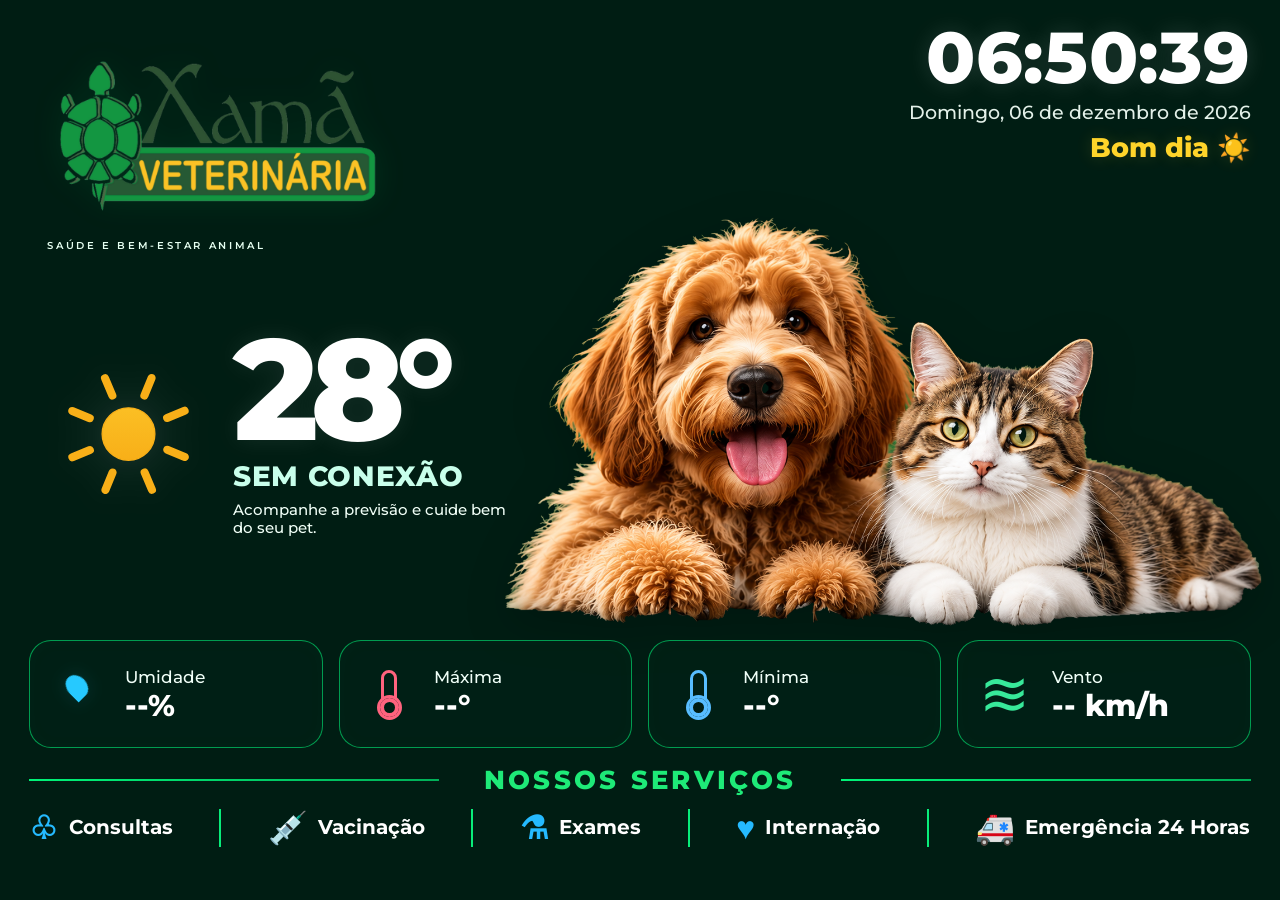
==== commit 5503739c: "Atualiza painel digital Xama Veterinaria" ====
--- a/index.html
+++ b/index.html
@@ -1,303 +1,95 @@
 <!DOCTYPE html>
 <html lang="pt-BR">
-
 <head>
-
     <meta charset="UTF-8">
-
-    <meta name="viewport"
-          content="width=device-width, initial-scale=1.0">
-
+    <meta name="viewport" content="width=device-width, initial-scale=1.0">
     <title>XAMÃ Veterinária | Painel Digital</title>
-
-    <link rel="preconnect"
-          href="https://fonts.googleapis.com">
-
-    <link rel="preconnect"
-          href="https://fonts.gstatic.com"
-          crossorigin>
-
-    <link href="https://fonts.googleapis.com/css2?family=Montserrat:wght@300;400;500;600;700;800&display=swap"
-          rel="stylesheet">
-
-    <link rel="stylesheet"
-          href="css/style.css">
-
+    <link rel="preconnect" href="https://fonts.googleapis.com">
+    <link rel="preconnect" href="https://fonts.gstatic.com" crossorigin>
+    <link href="https://fonts.googleapis.com/css2?family=Montserrat:wght@300;400;500;600;700;800&display=swap" rel="stylesheet">
+    <link rel="stylesheet" href="css/style.css">
 </head>
-
 <body>
-
-<div class="background"></div>
-
-<div class="background-glow"></div>
+<div class="background" aria-hidden="true"></div>
+<div class="background-glow" aria-hidden="true"></div>
+<div class="paw paw-one" aria-hidden="true">●</div>
+<div class="paw paw-two" aria-hidden="true">●</div>
+<div class="leaf leaf-left" aria-hidden="true"></div>
+<div class="leaf leaf-right" aria-hidden="true"></div>
 
 <div class="container">
+    <header class="header">
+        <div class="brand">
+            <img src="assets/logo.png" class="logo" alt="XAMÃ Veterinária">
+            <div class="brand-slogan">SAÚDE E BEM-ESTAR ANIMAL</div>
+        </div>
+        <div class="header-right">
+            <div id="clock" class="clock">00:00</div>
+            <div id="date" class="date">Carregando...</div>
+            <div id="greeting" class="greeting">Boa tarde! <span class="greeting-moon" aria-hidden="true">☾</span></div>
+        </div>
+    </header>
 
-<!-- ===================================================== -->
-<!-- HEADER -->
-<!-- ===================================================== -->
+    <main class="dashboard">
+        <section class="weather">
+            <div class="weather-main">
+                <img id="weatherIcon" class="weather-icon" src="assets/icons/clear-day.svg" alt="Clima">
+                <div class="weather-reading">
+                    <div id="temperature" class="temperature">28°</div>
+                    <div id="condition" class="condition">PARCIALMENTE NUBLADO</div>
+                    <div id="weatherMessage" class="weather-message">Acompanhe a previsão e cuide bem do seu pet.</div>
+                </div>
+            </div>
+        </section>
 
-<header class="header">
+        <section class="pet" aria-label="Animais em destaque">
+            <img id="petImage" src="assets/pets/pet1.png" alt="Cachorro e gato">
+        </section>
+    </main>
 
-    <div class="brand">
-
-        <img
-            src="assets/logo.png"
-            class="logo"
-            alt="XAMÃ Veterinária">
-
-    </div>
-
-    <div class="header-right">
-
-        <div
-            id="clock"
-            class="clock">
-
-            00:00
-
+    <section class="weather-details" aria-label="Detalhes meteorológicos">
+        <div class="weather-item">
+            <span class="detail-icon humidity-icon" aria-hidden="true">●</span>
+            <div class="detail-copy"><span class="label">Umidade</span><span id="humidity" class="value">--%</span></div>
         </div>
-
-        <div
-            id="date"
-            class="date">
-
-            Carregando...
-
+        <div class="weather-item">
+            <span class="detail-icon max-icon" aria-hidden="true">♨</span>
+            <div class="detail-copy"><span class="label">Máxima</span><span id="tempMax" class="value">--°</span></div>
         </div>
-
-        <div
-            id="greeting"
-            class="greeting">
-
-            Boa tarde!
-
+        <div class="weather-item">
+            <span class="detail-icon min-icon" aria-hidden="true">♨</span>
+            <div class="detail-copy"><span class="label">Mínima</span><span id="tempMin" class="value">--°</span></div>
         </div>
-
-    </div>
-
-</header>
-
-<!-- ===================================================== -->
-<!-- CONTEÚDO PRINCIPAL -->
-<!-- ===================================================== -->
-
-<main class="dashboard">
-
-    <!-- ======================================== -->
-    <!-- CLIMA -->
-    <!-- ======================================== -->
-
-    <section class="weather">
-
-        <div class="weather-icon-area">
-
-            <img
-
-                id="weatherIcon"
-
-                class="weather-icon"
-
-                src="assets/icons/clear-day.svg"
-
-                alt="Clima">
-
+        <div class="weather-item">
+            <span class="detail-icon wind-icon" aria-hidden="true">≋</span>
+            <div class="detail-copy"><span class="label">Vento</span><span id="wind" class="value">-- km/h</span></div>
         </div>
-
-        <div
-            id="temperature"
-            class="temperature">
-
-            28°
-
-        </div>
-
-        <div
-            id="condition"
-            class="condition">
-
-            PARCIALMENTE NUBLADO
-
-        </div>
-
     </section>
 
-    <!-- ======================================== -->
-    <!-- PET -->
-    <!-- ======================================== -->
-
-    <section class="pet">
-
-        <img
-
-            id="petImage"
-
-            src="assets/pets/pet1.png"
-
-            alt="Pet do dia">
-
+    <section class="services">
+        <div class="services-heading"><span></span><div class="services-title">NOSSOS SERVIÇOS</div><span></span></div>
+        <div class="services-list">
+            <div class="service"><span class="service-icon">♧</span><span>Consultas</span></div>
+            <i class="service-divider" aria-hidden="true"></i>
+            <div class="service"><span class="service-icon">💉</span><span>Vacinação</span></div>
+            <i class="service-divider" aria-hidden="true"></i>
+            <div class="service"><span class="service-icon">⚗</span><span>Exames</span></div>
+            <i class="service-divider" aria-hidden="true"></i>
+            <div class="service"><span class="service-icon">♥</span><span>Internação</span></div>
+            <i class="service-divider" aria-hidden="true"></i>
+            <div class="service"><span class="service-icon">🚑</span><span>Emergência 24 Horas</span></div>
+        </div>
     </section>
 
-</main>
-
-<!-- ===================================================== -->
-<!-- INFORMAÇÕES DO CLIMA -->
-<!-- ===================================================== -->
-
-<section class="weather-details">
-
-    <div class="weather-item">
-
-        <span class="label">
-
-            Umidade
-
-        </span>
-
-        <span
-
-            id="humidity"
-
-            class="value">
-
-            --%
-
-        </span>
-
-    </div>
-
-    <div class="weather-item">
-
-        <span class="label">
-
-            Máxima
-
-        </span>
-
-        <span
-
-            id="tempMax"
-
-            class="value">
-
-            --°
-
-        </span>
-
-    </div>
-
-    <div class="weather-item">
-
-        <span class="label">
-
-            Mínima
-
-        </span>
-
-        <span
-
-            id="tempMin"
-
-            class="value">
-
-            --°
-
-        </span>
-
-    </div>
-
-    <div class="weather-item">
-
-        <span class="label">
-
-            Vento
-
-        </span>
-
-        <span
-
-            id="wind"
-
-            class="value">
-
-            -- km/h
-
-        </span>
-
-    </div>
-
-</section>
-
-<!-- ===================================================== -->
-<!-- SERVIÇOS -->
-<!-- ===================================================== -->
-
-<section class="services">
-
-    <div class="services-title">
-
-        Nossos Serviços
-
-    </div>
-
-    <div class="services-list">
-
-        <span>🩺 Consultas</span>
-
-        <span>•</span>
-
-        <span>💉 Vacinação</span>
-
-        <span>•</span>
-
-        <span>🔬 Exames</span>
-
-        <span>•</span>
-
-        <span>❤️ Internação</span>
-
-        <span>•</span>
-
-        <span>🚑 Emergência 24 Horas</span>
-
-    </div>
-
-</section>
-
-<!-- ===================================================== -->
-<!-- RODAPÉ -->
-<!-- ===================================================== -->
-
-<footer class="footer">
-
-    <div class="ticker">
-
-        <div
-            id="footerText"
-            class="ticker-content">
-
-        </div>
-
-    </div>
-
-</footer>
-
+    <footer class="footer">
+        <div class="ticker"><div id="footerText" class="ticker-content"></div></div>
+    </footer>
 </div>
 
-<!-- ===================================================== -->
-<!-- JAVASCRIPTS -->
-<!-- ===================================================== -->
-
 <script src="js/clock.js"></script>
-
 <script src="js/weather.js"></script>
-
 <script src="js/pets.js"></script>
-
 <script src="js/footer.js"></script>
-
 <script src="js/app.js"></script>
-
 </body>
-
-</html>+</html>
--- a/css/style.css
+++ b/css/style.css
@@ -1,460 +1,567 @@
-
-/* ==========================================================
-   XAMÃ VETERINÁRIA — DASHBOARD V2 FINAL
-   Painel LED Outdoor | 1920 x 1080
-   Projeto visual aprovado
-========================================================== */
-
-/* RESET GERAL */
-* {
-    margin: 0;
-    padding: 0;
-    box-sizing: border-box;
-}
-
-html,
-body {
-    width: 100%;
-    height: 100%;
-    overflow: hidden;
-    font-family: 'Montserrat', Arial, sans-serif;
-    background: #071b13;
-    color: #fff;
-}
-
-/* ==========================================================
-   FUNDO
-========================================================== */
+/* XAMÃ VETERINÁRIA — PAINEL DIGITAL
+   CSS completo — versão de ajuste final baseada no modelo aprovado
+*/
+:root {
+  --green-deep: #001d13;
+  --green-dark: #03281b;
+  --green: #00d66b;
+  --green-soft: #45e991;
+  --mint: #c9f8e4;
+  --yellow: #ffd42a;
+  --white: #fff;
+}
+
+* { margin: 0; padding: 0; box-sizing: border-box; }
+
+html, body {
+  width: 100%;
+  height: 100%;
+  overflow: hidden;
+  font-family: 'Montserrat', Arial, sans-serif;
+  background: var(--green-deep);
+  color: var(--white);
+}
 
 .background {
-    position: fixed;
-    inset: 0;
-    background:
-        radial-gradient(circle at 82% 35%, rgba(42, 190, 112, .25), transparent 42%),
-        radial-gradient(circle at 15% 80%, rgba(0, 255, 180, .10), transparent 40%),
-        linear-gradient(135deg, #03130d 0%, #08281d 48%, #0d3c2c 100%);
-    z-index: -3;
+  position: fixed;
+  inset: 0;
+  z-index: -5;
+  background:
+    radial-gradient(ellipse at 72% 38%, rgba(0, 110, 65, 0.42), transparent 48%),
+    radial-gradient(ellipse at 30% 85%, rgba(0, 160, 85, 0.18), transparent 45%),
+    linear-gradient(115deg, #00150d 0%, #003522 48%, #001b12 100%);
+
 }
 
 .background-glow {
-    position: fixed;
-    inset: 0;
-    background:
-        radial-gradient(circle at 20% 30%, rgba(255, 255, 255, .045), transparent 35%),
-        radial-gradient(circle at 75% 70%, rgba(255, 255, 255, .035), transparent 35%);
-    z-index: -2;
-    pointer-events: none;
-}
-
-/* ==========================================================
-   ESTRUTURA PRINCIPAL
-========================================================== */
+  position: fixed;
+  inset: 0;
+  z-index: -4;
+  pointer-events: none;
+  background: radial-gradient(ellipse at 50% 100%, rgba(0,255,145,.10), transparent 55%);
+}
 
 .container {
-    position: relative;
-    width: 100%;
-    height: 100vh;
-    height: 100dvh;
-    padding: 28px 48px 18px;
-    display: flex;
-    flex-direction: column;
-    overflow: hidden;
-}
-
-/* ==========================================================
-   CABEÇALHO
-========================================================== */
+  position: relative;
+  isolation: isolate;
+  width: 100%;
+  height: 100vh;
+  height: 100dvh;
+  padding: clamp(18px, 2.5vh, 32px) clamp(24px, 2.3vw, 46px) clamp(12px, 1.7vh, 22px);
+  display: flex;
+  flex-direction: column;
+  overflow: hidden;
+}
 
 .header {
-    flex: 0 0 155px;
-    width: 100%;
-    display: flex;
-    justify-content: space-between;
-    align-items: flex-start;
-    gap: 30px;
+  flex: 0 0 22%;
+  width: 100%;
+  display: flex;
+  justify-content: space-between;
+  align-items: flex-start;
+  gap: 2vw;
 }
 
 .brand {
-    width: 42%;
-    display: flex;
-    align-items: flex-start;
+  width: 38%;
+  min-width: 0;
+  display: flex;
+  flex-direction: column;
+  align-items: flex-start;
 }
 
 .logo {
-    display: block;
-    width: 350px;
-    max-width: 100%;
-    height: auto;
-    object-fit: contain;
-    filter: drop-shadow(0 0 18px rgba(255, 255, 255, .08));
+  display: block;
+  width: clamp(280px, 29vw, 540px);
+  max-width: 100%;
+  height: auto;
+  object-fit: contain;
+  filter: drop-shadow(0 0 16px rgba(0,255,112,.08));
+}
+
+.brand-slogan {
+  margin: 8px 0 0 18px;
+  color: #e5fff1;
+  font-size: clamp(10px, .82vw, 17px);
+  font-weight: 600;
+  letter-spacing: .25em;
+  white-space: nowrap;
 }
 
 .header-right {
-    flex: 1;
-    text-align: right;
-    min-width: 0;
+  flex: 1;
+  min-width: 0;
+  text-align: right;
 }
 
 .clock {
-    font-size: 116px;
-    font-weight: 800;
-    line-height: .95;
-    letter-spacing: 1px;
-    white-space: nowrap;
-    color: #fff;
-    text-shadow: 0 0 22px rgba(255, 255, 255, .17);
-    animation: clockGlow 4s ease-in-out infinite;
+  font-size: clamp(58px, 5.6vw, 112px);
+  font-weight: 800;
+  line-height: .98;
+  letter-spacing: .01em;
+  white-space: nowrap;
+  color: #fff;
+  text-shadow: 0 0 22px rgba(255,255,255,.13);
 }
 
 .date {
-    margin-top: 8px;
-    font-size: 27px;
-    font-weight: 500;
-    color: #d8e7df;
+  margin-top: 8px;
+  font-size: clamp(17px, 1.45vw, 28px);
+  font-weight: 500;
+  color: #e3f1e9;
 }
 
 .greeting {
-    margin-top: 7px;
-    font-size: 39px;
-    font-weight: 800;
-    color: #ffd64d;
-    text-shadow: 0 0 18px rgba(255, 214, 77, .25);
-}
-
-/* ==========================================================
-   ÁREA CENTRAL — CLIMA E FOTO
-========================================================== */
+  margin-top: 7px;
+  font-size: clamp(25px, 2.1vw, 42px);
+  font-weight: 800;
+  color: var(--yellow);
+  text-shadow: 0 0 16px rgba(255,212,42,.16);
+}
+
+.greeting-moon {
+  display: inline-block;
+  margin-left: 8px;
+  font-size: .95em;
+}
 
 .dashboard {
-    flex: 1 1 auto;
-    min-height: 0;
-    width: 100%;
-    display: grid;
-    grid-template-columns: 40% 60%;
-    align-items: stretch;
-    gap: 0;
-}
-
-/* CLIMA */
+  flex: 1 1 0;
+  min-height: 0;
+  width: 100%;
+  display: grid;
+  grid-template-columns: 42% 58%;
+  align-items: stretch;
+  gap: 0;
+  overflow: visible;
+  position: relative;
+}
 
 .weather {
-    min-width: 0;
-    display: flex;
-    flex-direction: column;
-    justify-content: center;
-    align-items: flex-start;
-    padding: 0 10px 10px 20px;
+  min-width: 0;
+  min-height: 0;
+  display: flex;
+  align-items: center;
+  padding: 0 1.5vw 1vh 1vw;
+}
+
+.weather-main {
+  display: flex;
+  align-items: center;
+  gap: clamp(12px, 1.4vw, 28px);
+  width: 100%;
 }
 
 .weather-icon {
-    display: block;
-    width: 165px;
-    height: 165px;
-    object-fit: contain;
-    margin-bottom: 8px;
-    filter: drop-shadow(0 0 20px rgba(255, 255, 255, .15));
-    animation: weatherFloat 5s ease-in-out infinite;
-}
+  display: block;
+  flex: 0 0 auto;
+  width: clamp(120px, 13.5vw, 250px);
+  height: clamp(120px, 13.5vw, 250px);
+  object-fit: contain;
+  filter: drop-shadow(0 0 16px rgba(255,255,255,.12));
+}
+
+.weather-reading { min-width: 0; }
 
 .temperature {
-    font-size: 205px;
-    font-weight: 800;
-    line-height: .9;
-    letter-spacing: -5px;
-    color: #fff;
-    white-space: nowrap;
-    text-shadow: 0 0 28px rgba(255, 255, 255, .15);
-    animation: tempGlow 5s ease-in-out infinite;
+  font-size: clamp(118px, 11.2vw, 216px);
+  font-weight: 800;
+  line-height: .82;
+  letter-spacing: -.065em;
+  white-space: nowrap;
+  color: #fff;
+  text-shadow: 0 0 24px rgba(255,255,255,.08);
 }
 
 .condition {
-    max-width: 100%;
-    margin-top: 20px;
-    font-size: 34px;
-    font-weight: 800;
-    line-height: 1.2;
-    text-transform: uppercase;
-    letter-spacing: 1px;
-    color: #d8efe3;
-    overflow-wrap: anywhere;
-}
-
-/* FOTO DO ANIMAL */
+  margin-top: 14px;
+  font-size: clamp(24px, 2.15vw, 42px);
+  font-weight: 800;
+  line-height: 1.05;
+  text-transform: uppercase;
+  letter-spacing: .025em;
+  color: #c8ffeb;
+  overflow-wrap: anywhere;
+}
+
+.weather-message {
+  margin-top: 10px;
+  max-width: 460px;
+  font-size: clamp(14px, 1.15vw, 23px);
+  font-weight: 500;
+  line-height: 1.25;
+  color: #f0fff7;
+}
 
 .pet {
-    width: 100%;
-    height: 100%;
-    min-width: 0;
-    min-height: 0;
-    display: flex;
-    justify-content: center;
-    align-items: center;
-    overflow: hidden;
+  width: 100%;
+  height: 100%;
+  min-width: 0;
+  min-height: 0;
+  display: flex;
+  justify-content: center;
+  align-items: center;
+  overflow: visible;
 }
 
 .pet img {
-    display: block;
-    width: 100%;
-    height: 100%;
-    max-height: 100%;
-    object-fit: contain;
-    object-position: center bottom;
-    transform: scale(1.18);
-    transform-origin: center bottom;
-    filter: drop-shadow(0 15px 30px rgba(0, 0, 0, .3));
-    animation: fadePet .8s ease-out;
-    transition: opacity .8s ease, transform .8s ease;
-}
-
-/* ==========================================================
-   BARRA DE INFORMAÇÕES METEOROLÓGICAS
-========================================================== */
+  display: block;
+  width: 140%;
+  height: 140%;
+  max-width: none;
+  max-height: none;
+  object-fit: contain;
+  object-position: center bottom;
+  transform: translate(-3%, -4%);
+  transform-origin: center center;
+  filter: drop-shadow(0 12px 22px rgba(0,0,0,.20));
+  animation: fadePet .8s ease-out;
+  transition: opacity .8s ease, transform .8s ease;
+}
 
 .weather-details {
-    flex: 0 0 auto;
-    width: 100%;
-    margin-top: 10px;
-    display: grid;
-    grid-template-columns: repeat(4, minmax(0, 1fr));
-    gap: 16px;
+  position: relative;
+  z-index: 2;
+  flex: 0 0 12.5%;
+  width: 100%;
+  margin-top: 1.7vh;
+  display: grid;
+  grid-template-columns: repeat(4, minmax(0,1fr));
+  gap: clamp(12px, 1.2vw, 24px);
 }
 
 .weather-item {
-    min-width: 0;
-    min-height: 88px;
-    padding: 12px 10px;
-    display: flex;
-    flex-direction: column;
-    justify-content: center;
-    align-items: center;
-    text-align: center;
-    background: rgba(255, 255, 255, .055);
-    border: 1px solid rgba(255, 255, 255, .10);
-    border-radius: 15px;
-    backdrop-filter: blur(8px);
-    -webkit-backdrop-filter: blur(8px);
+  min-width: 0;
+  padding: 12px clamp(12px, 1.6vw, 32px);
+  display: flex;
+  flex-direction: row;
+  justify-content: flex-start;
+  align-items: center;
+  gap: clamp(14px, 1.7vw, 32px);
+  background: rgba(0,35,23,.52);
+  border: 1.5px solid rgba(0,225,112,.65);
+  border-radius: 22px;
+  box-shadow: inset 0 0 20px rgba(0,255,120,.025);
+}
+
+.detail-icon {
+  display: flex;
+  flex: 0 0 auto;
+  width: clamp(42px, 4.1vw, 78px);
+  justify-content: center;
+  align-items: center;
+  font-size: clamp(40px, 4vw, 72px);
+  font-weight: 500;
+  line-height: 1;
+}
+
+.humidity-icon {
+  position: relative;
+  color: #26c9ff;
+  font-size: 0 !important;
+  width: clamp(42px, 4.1vw, 78px);
+  height: clamp(42px, 4.1vw, 78px);
+}
+.humidity-icon::before {
+  content: "";
+  position: absolute;
+  width: 38%;
+  height: 48%;
+  left: 31%;
+  top: 12%;
+  background: currentColor;
+  border-radius: 55% 55% 55% 0;
+  transform: rotate(-45deg);
+  filter: drop-shadow(0 0 8px rgba(38,201,255,.12));
+}
+
+.max-icon,
+.min-icon {
+  position: relative;
+  font-size: 0 !important;
+  width: clamp(42px, 4.1vw, 78px);
+  height: clamp(48px, 4.5vw, 82px);
+  color: #ff637e;
+}
+.min-icon { color: #58bdff; }
+.max-icon::before,
+.min-icon::before {
+  content: "";
+  position: absolute;
+  width: 20%;
+  height: 55%;
+  left: 40%;
+  top: 8%;
+  border: clamp(3px, .24vw, 5px) solid currentColor;
+  border-radius: 999px 999px 5px 5px;
+  background: transparent;
+}
+.max-icon::after,
+.min-icon::after {
+  content: "";
+  position: absolute;
+  width: 36%;
+  aspect-ratio: 1;
+  left: 32%;
+  bottom: 5%;
+  border: clamp(3px, .24vw, 5px) solid currentColor;
+  border-radius: 50%;
+  background: var(--green-deep);
+  box-shadow: inset 0 0 0 4px currentColor;
+}
+.wind-icon { color: #37e99a; font-size: clamp(48px, 4.8vw, 85px); }
+
+.detail-copy {
+  min-width: 0;
+  display: flex;
+  flex-direction: column;
+  gap: 4px;
 }
 
 .weather-item .label {
-    display: block;
-    margin-bottom: 5px;
-    font-size: 19px;
-    font-weight: 500;
-    line-height: 1.2;
-    color: #b7d8c9;
+  display: block;
+  font-size: clamp(17px, 1.35vw, 26px);
+  font-weight: 500;
+  line-height: 1.1;
+  color: #f0fff8;
 }
 
 .weather-item .value {
-    display: block;
-    font-size: 32px;
-    font-weight: 800;
-    line-height: 1.15;
-    color: #fff;
-    overflow-wrap: anywhere;
-}
-
-/* ==========================================================
-   SERVIÇOS VETERINÁRIOS
-========================================================== */
+  display: block;
+  font-size: clamp(28px, 2.35vw, 46px);
+  font-weight: 800;
+  line-height: 1.05;
+  color: #fff;
+  overflow-wrap: anywhere;
+}
 
 .services {
-    flex: 0 0 auto;
-    width: 100%;
-    margin-top: 15px;
-    text-align: center;
+  position: relative;
+  z-index: 2;
+  flex: 0 0 14%;
+  width: 100%;
+  margin-top: 1.8vh;
+  text-align: center;
+}
+
+.services-heading {
+  display: grid;
+  grid-template-columns: 1fr auto 1fr;
+  align-items: center;
+  gap: clamp(24px, 3.5vw, 68px);
+}
+
+.services-heading > span {
+  height: 2px;
+  background: linear-gradient(90deg, rgba(0,255,125,.95), rgba(0,255,125,.65));
 }
 
 .services-title {
-    margin-bottom: 10px;
-    font-size: 22px;
-    font-weight: 800;
-    color: #7fe8a7;
-    text-transform: uppercase;
-    letter-spacing: 2px;
+  font-size: clamp(24px, 2vw, 40px);
+  font-weight: 800;
+  color: #1eea78;
+  text-transform: uppercase;
+  letter-spacing: .13em;
+  white-space: nowrap;
 }
 
 .services-list {
-    display: flex;
-    justify-content: center;
-    align-items: center;
-    flex-wrap: nowrap;
-    gap: 14px;
-    font-size: 23px;
-    font-weight: 600;
-    line-height: 1.3;
-    color: #fff;
-}
-
-.services-list span {
-    white-space: nowrap;
-}
-
-/* ==========================================================
-   RODAPÉ — MENSAGENS EM MOVIMENTO
-========================================================== */
+  margin-top: 1.5vh;
+  display: flex;
+  justify-content: space-between;
+  align-items: center;
+  flex-wrap: nowrap;
+  gap: clamp(8px, 1vw, 20px);
+  font-size: clamp(18px, 1.55vw, 30px);
+  font-weight: 700;
+  line-height: 1.15;
+  color: #fff;
+}
+
+.service {
+  min-width: 0;
+  display: flex;
+  align-items: center;
+  justify-content: center;
+  gap: clamp(8px, .8vw, 16px);
+  white-space: nowrap;
+}
+
+.service-icon {
+  color: #25baff;
+  font-size: clamp(28px, 2.5vw, 48px);
+  line-height: 1;
+}
+
+.service-divider {
+  width: 2px;
+  height: clamp(28px, 3vw, 52px);
+  flex: 0 0 auto;
+  background: #08ed7a;
+}
 
 .footer {
-    flex: 0 0 55px;
-    width: 100%;
-    display: flex;
-    align-items: center;
-    overflow: hidden;
+  position: relative;
+  z-index: 2;
+  flex: 0 0 0;
+  width: 100%;
+  display: flex;
+  align-items: center;
+  overflow: hidden;
 }
 
 .ticker {
-    width: 100%;
-    overflow: hidden;
-    border-top: 1px solid rgba(127, 232, 167, .25);
-    padding-top: 10px;
+  width: 100%;
+  overflow: hidden;
+  border-top: 1px solid rgba(127,232,167,.25);
+  padding-top: 6px;
 }
 
 .ticker-content {
-    display: inline-block;
-    white-space: nowrap;
-    padding-left: 100%;
-    font-size: 24px;
-    font-weight: 600;
-    line-height: 1.3;
-    color: #fff;
-    animation: tickerMove 35s linear infinite;
-}
-
-/* ==========================================================
-   ANIMAÇÕES
-========================================================== */
-
-@keyframes clockGlow {
-    0%, 100% {
-        text-shadow: 0 0 12px rgba(255, 255, 255, .12);
-    }
-    50% {
-        text-shadow: 0 0 25px rgba(255, 255, 255, .25);
-    }
-}
-
-@keyframes tempGlow {
-    0%, 100% {
-        transform: scale(1);
-    }
-    50% {
-        transform: scale(1.015);
-    }
-}
-
-@keyframes weatherFloat {
-    0%, 100% {
-        transform: translateY(0);
-    }
-    50% {
-        transform: translateY(-6px);
-    }
-}
+  display: inline-block;
+  white-space: nowrap;
+  padding-left: 100%;
+  font-size: 18px;
+  font-weight: 600;
+  line-height: 1.3;
+  color: #fff;
+  animation: tickerMove 35s linear infinite;
+}
+
+/* Elementos decorativos discretos no fundo */
+.paw {
+  position: fixed;
+  z-index: -1;
+  color: rgba(0,198,82,.18);
+  font-size: 0;
+  width: 160px;
+  height: 130px;
+  pointer-events: none;
+}
+
+.paw::before {
+  content: "";
+  position: absolute;
+  left: 32%;
+  top: 35%;
+  width: 48%;
+  height: 48%;
+  border-radius: 50% 50% 45% 45%;
+  background: currentColor;
+  transform: rotate(35deg);
+}
+
+.paw::after {
+  content: "";
+  position: absolute;
+  left: 4%;
+  top: 2%;
+  width: 25%;
+  height: 31%;
+  border-radius: 50%;
+  background: currentColor;
+  box-shadow: 47px -25px 0 currentColor, 93px -6px 0 currentColor, 120px 36px 0 currentColor;
+  transform: rotate(-20deg);
+}
+
+.paw-one { left: 36%; top: 10%; transform: rotate(-18deg) scale(1.45); }
+.paw-two { right: 4%; top: 39%; transform: rotate(18deg) scale(1.2); color: rgba(0,198,82,.12); }
+
+.leaf {
+  position: fixed;
+  z-index: -1;
+  width: 120px;
+  height: 260px;
+  opacity: .13;
+  pointer-events: none;
+  background: linear-gradient(135deg,#37e989,#00653b);
+  border-radius: 100% 0 100% 0;
+}
+
+.leaf::after {
+  content: "";
+  position: absolute;
+  left: 50%;
+  top: 8%;
+  width: 2px;
+  height: 85%;
+  background: rgba(190,255,215,.45);
+  transform: rotate(-24deg);
+}
+
+.leaf-left { left: -45px; top: 34%; transform: rotate(-24deg); }
+.leaf-right { right: -38px; top: 38%; transform: rotate(34deg) scale(1.15); }
 
 @keyframes fadePet {
-    from {
-        opacity: 0;
-        transform: scale(.97);
-    }
-    to {
-        opacity: 1;
-        transform: scale(1);
-    }
+  from { opacity: 0; transform: translate(-3%,0) scale(.97); }
+  to { opacity: 1; transform: translate(-3%,0) scale(1); }
 }
 
 @keyframes tickerMove {
-    from {
-        transform: translateX(0);
-    }
-    to {
-        transform: translateX(-100%);
-    }
-}
-
-/* ==========================================================
-   AJUSTE PARA TELAS MENORES
-========================================================== */
-
-@media (max-width: 1400px) {
-    .container {
-        padding: 22px 32px 14px;
-    }
-
-    .header {
-        flex-basis: 125px;
-    }
-
-    .logo {
-        width: 290px;
-    }
-
-    .clock {
-        font-size: 92px;
-    }
-
-    .date {
-        font-size: 22px;
-    }
-
-    .greeting {
-        font-size: 32px;
-    }
-
-    .weather-icon {
-        width: 115px;
-        height: 115px;
-    }
-
-    .temperature {
-        font-size: 155px;
-    }
-
-    .condition {
-        font-size: 25px;
-    }
-
-    .weather-item .label {
-        font-size: 16px;
-    }
-
-    .weather-item .value {
-        font-size: 27px;
-    }
-
-    .services-list {
-        gap: 10px;
-        font-size: 18px;
-    }
-
-    .ticker-content {
-        font-size: 20px;
-    }
-}
-
-/* ==========================================================
-   ACABAMENTO E ACESSIBILIDADE
-========================================================== */
-
-html {
-    scroll-behavior: smooth;
-}
-
-::selection {
-    background: #2fd37c;
-    color: #fff;
-}
-
-::-webkit-scrollbar {
-    display: none;
+  from { transform: translateX(0); }
+  to { transform: translateX(-100%); }
+}
+
+@media (max-height: 800px) {
+  .container { padding: 14px 28px 10px; }
+  .header { flex-basis: 20%; }
+  .logo { width: clamp(210px, 20vw, 310px); }
+  .brand-slogan { font-size: 9px; margin-top: 5px; }
+  .clock { font-size: clamp(48px, 6.4vw, 76px); }
+  .date { font-size: clamp(14px, 1.3vw, 19px); margin-top: 4px; }
+  .greeting { font-size: clamp(20px, 2vw, 28px); margin-top: 4px; }
+  .weather-icon { width: clamp(82px, 8.5vw, 132px); height: clamp(82px, 8.5vw, 132px); }
+  .temperature { font-size: clamp(82px, 9.4vw, 138px); }
+  .condition { font-size: clamp(18px, 2vw, 26px); margin-top: 8px; }
+  .weather-message { font-size: clamp(11px, 1vw, 15px); margin-top: 6px; }
+  .pet img { width: 148%; height: 148%; transform: translate(-3%, -4%); }
+  .weather-details { flex-basis: 13%; margin-top: 6px; gap: 8px; }
+  .weather-item { border-radius: 13px; padding: 7px 12px; gap: 10px; }
+  .detail-icon { font-size: clamp(27px, 3vw, 42px); width: 36px; }
+  .wind-icon { font-size: clamp(30px, 3vw, 46px); }
+  .weather-item .label { font-size: clamp(12px, 1.1vw, 16px); }
+  .weather-item .value { font-size: clamp(20px, 1.7vw, 26px); }
+  .services { flex-basis: 13%; margin-top: 8px; }
+  .services-title { font-size: clamp(16px, 1.5vw, 22px); }
+  .services-list { margin-top: 7px; font-size: clamp(12px, 1.35vw, 17px); gap: 7px; }
+  .service-icon { font-size: clamp(19px, 2vw, 27px); }
+  .service-divider { height: 25px; }
+}
+
+@media (max-height: 600px) {
+  .header { flex-basis: 18%; }
+  .weather-icon { width: 58px; height: 58px; }
+  .temperature { font-size: clamp(56px, 10vh, 78px); }
+  .condition { font-size: 16px; margin-top: 4px; }
+  .weather-message { display: none; }
+  .pet img { width: 132%; height: 132%; transform: translate(-3%, -3%); }
+  .weather-details { flex-basis: 12%; }
+  .services { flex-basis: 12%; }
+  .services-list { font-size: 12px; }
+}
+
+@media (max-width: 900px) {
+  .container { padding-left: 18px; padding-right: 18px; }
+  .header { flex-basis: 20%; }
+  .brand { width: 40%; }
+  .brand-slogan { white-space: normal; letter-spacing: .12em; }
+  .dashboard { grid-template-columns: 46% 54%; }
+  .weather-main { gap: 8px; }
+  .weather-icon { width: clamp(62px, 10.5vw, 108px); height: clamp(62px, 10.5vw, 108px); }
+  .temperature { font-size: clamp(62px, 10.5vw, 102px); }
+  .condition { font-size: clamp(14px, 2.3vw, 20px); }
+  .weather-message { font-size: 11px; }
+  .pet img { width: 136%; height: 136%; transform: translate(-3%, -3%); }
+  .weather-details { gap: 5px; }
+  .weather-item { padding: 5px; gap: 5px; }
+  .detail-icon { width: 24px; font-size: 24px; }
+  .wind-icon { font-size: 26px; }
+  .weather-item .label { font-size: 11px; }
+  .weather-item .value { font-size: 17px; }
+  .services-list { flex-wrap: wrap; justify-content: center; }
+  .service-divider { display: none; }
 }
 
 @media (prefers-reduced-motion: reduce) {
-    *,
-    *::before,
-    *::after {
-        animation-duration: .01ms !important;
-        animation-iteration-count: 1 !important;
-        scroll-behavior: auto !important;
-    }
-}
-
-/* FIM — XAMÃ VETERINÁRIA */
+  *, *::before, *::after { animation-duration: .01ms !important; animation-iteration-count: 1 !important; scroll-behavior: auto !important; }
+}
